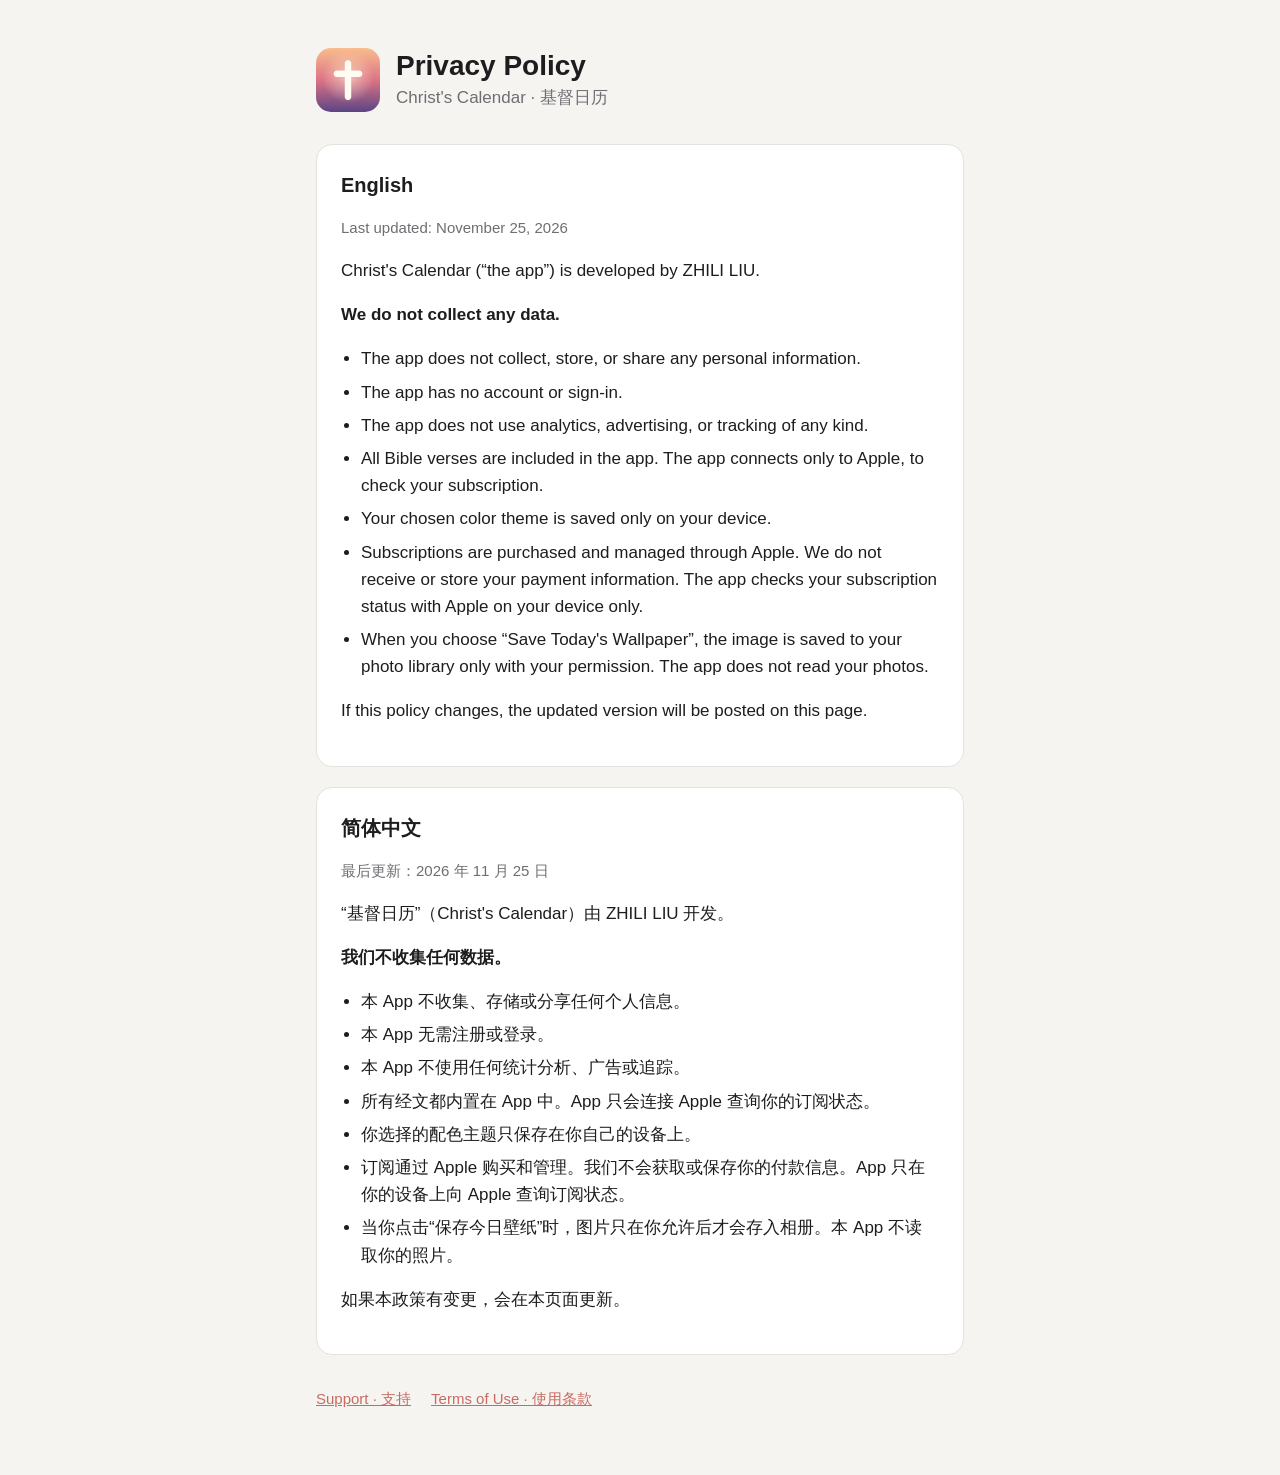
==== privacy.html @ bb314d92 "Add privacy policy and support pages for Christ's Calendar Co-Authored-By: Claude Opus 5.5 <noreply@" ====
<!doctype html>
<html lang="en">
<head>
<meta charset="utf-8">
<meta name="viewport" content="width=device-width, initial-scale=1">
<title>Privacy Policy · Christ's Calendar</title>
<link rel="stylesheet" href="style.css">
</head>
<body>
<main>
  <header>
    <img src="icon.png" alt="">
    <div>
      <h1>Privacy Policy</h1>
      <p>Christ's Calendar · 基督日历</p>
    </div>
  </header>

  <section>
    <h2>English</h2>
    <p class="muted">Last updated: November 25, 2026</p>
    <p>Christ's Calendar (“the app”) is developed by ZHILI LIU.</p>
    <p><strong>We do not collect any data.</strong></p>
    <ul>
      <li>The app does not collect, store, or share any personal information.</li>
      <li>The app has no account or sign-in.</li>
      <li>The app does not use analytics, advertising, or tracking of any kind.</li>
      <li>All Bible verses are included in the app. The app connects only to Apple, to check your subscription.</li>
      <li>Your chosen color theme is saved only on your device.</li>
      <li>Subscriptions are purchased and managed through Apple. We do not receive or store your payment information. The app checks your subscription status with Apple on your device only.</li>
      <li>When you choose “Save Today's Wallpaper”, the image is saved to your photo library only with your permission. The app does not read your photos.</li>
    </ul>
    <p>If this policy changes, the updated version will be posted on this page.</p>
  </section>

  <section lang="zh-Hans">
    <h2>简体中文</h2>
    <p class="muted">最后更新：2026 年 11 月 25 日</p>
    <p>“基督日历”（Christ's Calendar）由 ZHILI LIU 开发。</p>
    <p><strong>我们不收集任何数据。</strong></p>
    <ul>
      <li>本 App 不收集、存储或分享任何个人信息。</li>
      <li>本 App 无需注册或登录。</li>
      <li>本 App 不使用任何统计分析、广告或追踪。</li>
      <li>所有经文都内置在 App 中。App 只会连接 Apple 查询你的订阅状态。</li>
      <li>你选择的配色主题只保存在你自己的设备上。</li>
      <li>订阅通过 Apple 购买和管理。我们不会获取或保存你的付款信息。App 只在你的设备上向 Apple 查询订阅状态。</li>
      <li>当你点击“保存今日壁纸”时，图片只在你允许后才会存入相册。本 App 不读取你的照片。</li>
    </ul>
    <p>如果本政策有变更，会在本页面更新。</p>
  </section>

  <nav>
    <a href="./">Support · 支持</a>
    <a href="https://www.apple.com/legal/internet-services/itunes/dev/stdeula/">Terms of Use · 使用条款</a>
  </nav>
</main>
</body>
</html>
---- style.css ----
:root {
  --bg: #f6f4f1;
  --card: #ffffff;
  --text: #1d1d1f;
  --muted: #6e6e73;
  --accent: #c76b61;
  --line: #e5e1dc;
}
@media (prefers-color-scheme: dark) {
  :root {
    --bg: #111113;
    --card: #1c1c1e;
    --text: #f5f5f7;
    --muted: #a1a1a6;
    --accent: #e08a80;
    --line: #2c2c2e;
  }
}
* { box-sizing: border-box; }
body {
  margin: 0;
  background: var(--bg);
  color: var(--text);
  font: 17px/1.6 -apple-system, BlinkMacSystemFont, "Helvetica Neue", "PingFang SC", sans-serif;
}
main { max-width: 680px; margin: 0 auto; padding: 48px 16px 64px; }
header { display: flex; align-items: center; gap: 16px; margin-bottom: 32px; }
header img { width: 64px; height: 64px; border-radius: 15px; }
header h1 { margin: 0; font-size: 28px; line-height: 1.2; }
header p { margin: 2px 0 0; color: var(--muted); }
section {
  background: var(--card);
  border: 1px solid var(--line);
  border-radius: 16px;
  padding: 24px;
  margin-bottom: 20px;
}
h2 { margin: 0 0 8px; font-size: 20px; }
ul { padding-left: 20px; margin: 8px 0; }
li { margin: 6px 0; }
a { color: var(--accent); }
.muted { color: var(--muted); font-size: 15px; }
nav { display: flex; gap: 20px; margin-top: 32px; font-size: 15px; }
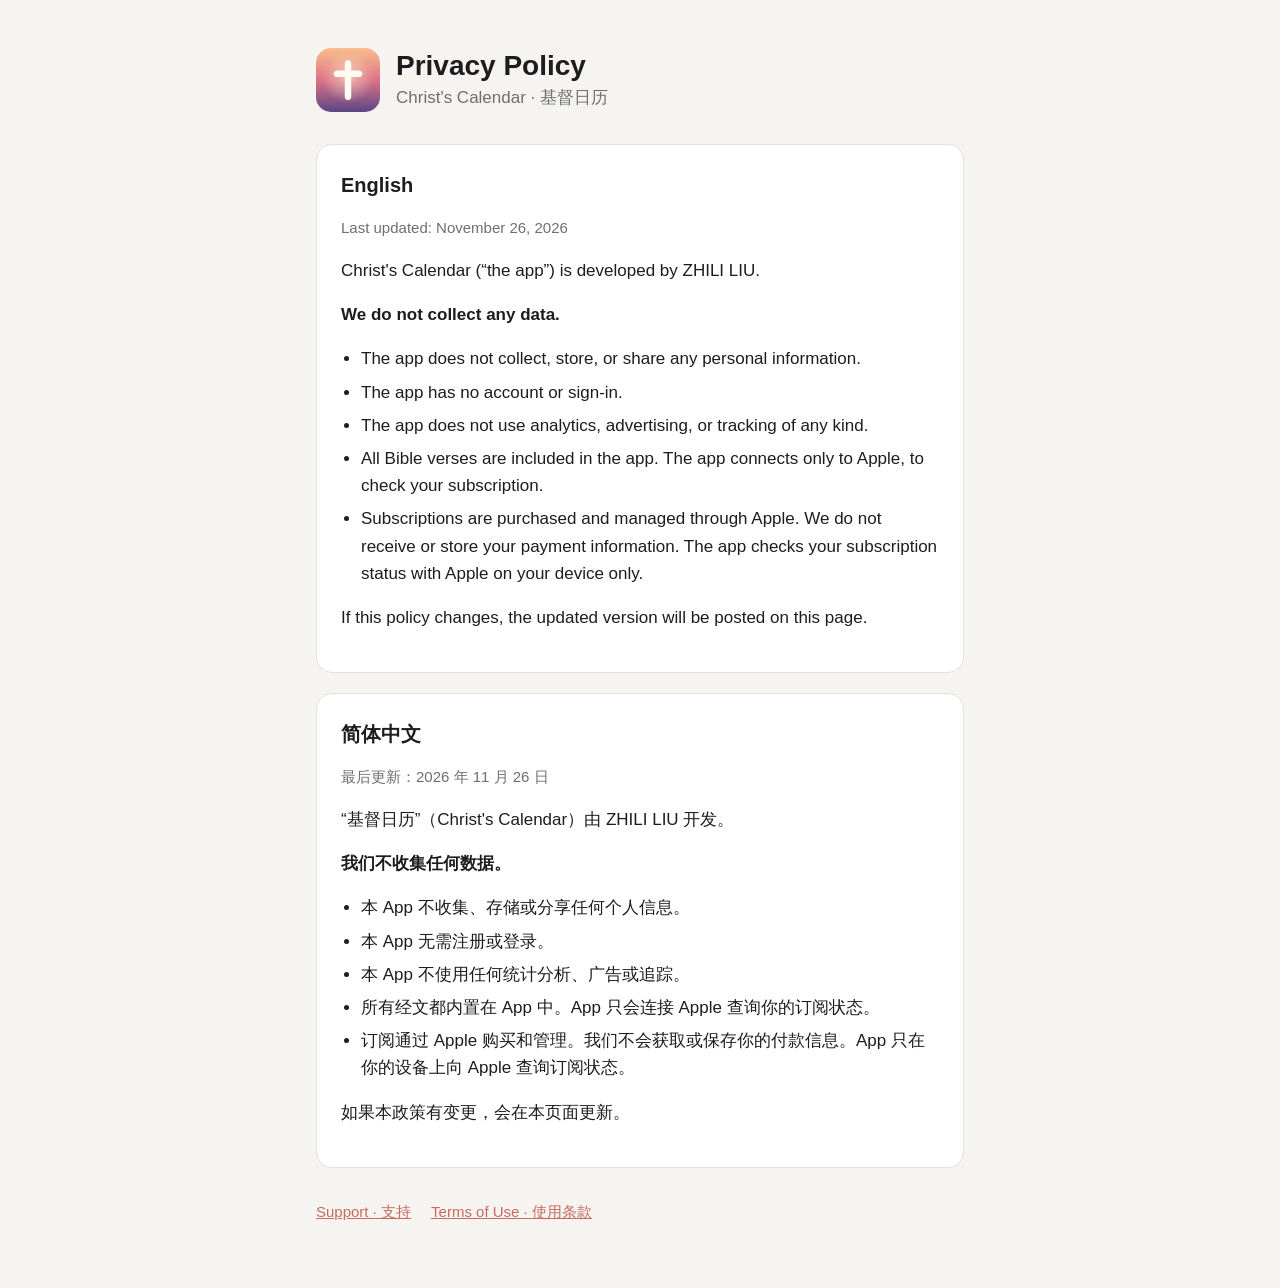
==== commit e6f14a17: "Remove wallpaper feature and update subscription terms The app no longer saves wallpapers or offers " ====
--- a/privacy.html
+++ b/privacy.html
@@ -18,7 +18,7 @@
 
   <section>
     <h2>English</h2>
-    <p class="muted">Last updated: November 25, 2026</p>
+    <p class="muted">Last updated: November 26, 2026</p>
     <p>Christ's Calendar (“the app”) is developed by ZHILI LIU.</p>
     <p><strong>We do not collect any data.</strong></p>
     <ul>
@@ -26,16 +26,14 @@
       <li>The app has no account or sign-in.</li>
       <li>The app does not use analytics, advertising, or tracking of any kind.</li>
       <li>All Bible verses are included in the app. The app connects only to Apple, to check your subscription.</li>
-      <li>Your chosen color theme is saved only on your device.</li>
       <li>Subscriptions are purchased and managed through Apple. We do not receive or store your payment information. The app checks your subscription status with Apple on your device only.</li>
-      <li>When you choose “Save Today's Wallpaper”, the image is saved to your photo library only with your permission. The app does not read your photos.</li>
     </ul>
     <p>If this policy changes, the updated version will be posted on this page.</p>
   </section>
 
   <section lang="zh-Hans">
     <h2>简体中文</h2>
-    <p class="muted">最后更新：2026 年 11 月 25 日</p>
+    <p class="muted">最后更新：2026 年 11 月 26 日</p>
     <p>“基督日历”（Christ's Calendar）由 ZHILI LIU 开发。</p>
     <p><strong>我们不收集任何数据。</strong></p>
     <ul>
@@ -43,9 +41,7 @@
       <li>本 App 无需注册或登录。</li>
       <li>本 App 不使用任何统计分析、广告或追踪。</li>
       <li>所有经文都内置在 App 中。App 只会连接 Apple 查询你的订阅状态。</li>
-      <li>你选择的配色主题只保存在你自己的设备上。</li>
       <li>订阅通过 Apple 购买和管理。我们不会获取或保存你的付款信息。App 只在你的设备上向 Apple 查询订阅状态。</li>
-      <li>当你点击“保存今日壁纸”时，图片只在你允许后才会存入相册。本 App 不读取你的照片。</li>
     </ul>
     <p>如果本政策有变更，会在本页面更新。</p>
   </section>
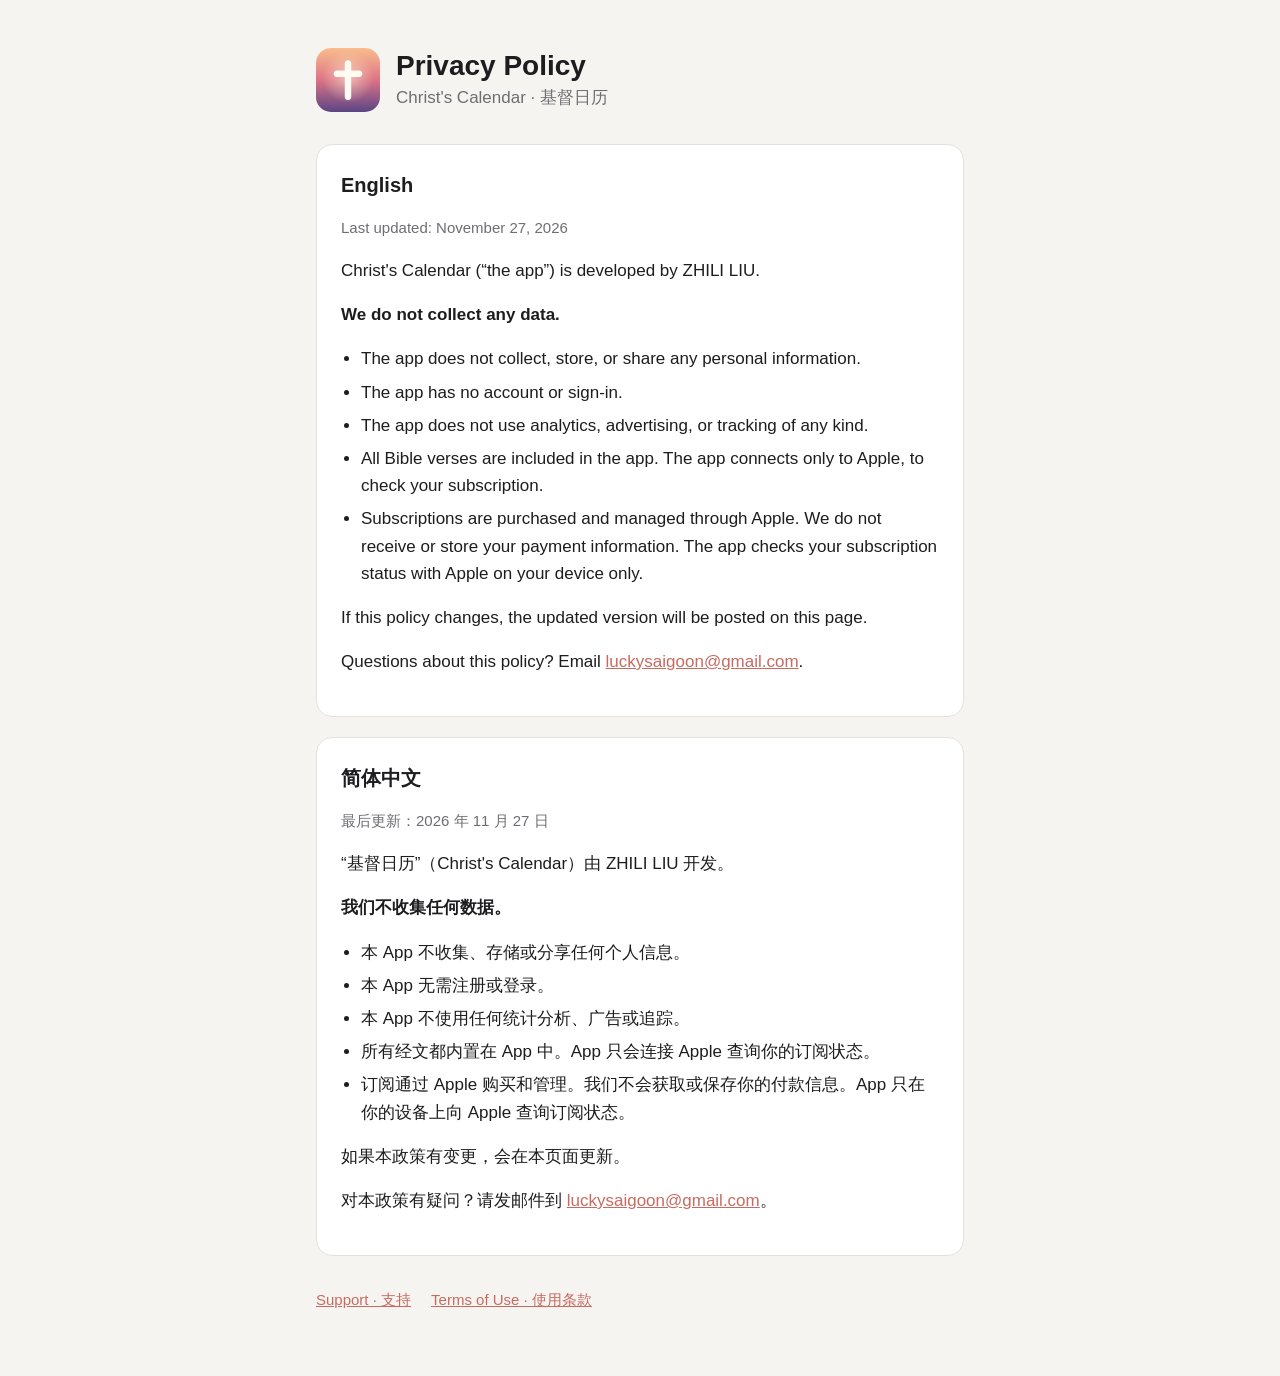
==== commit 3562b303: "Add contact email and more common questions Support page: email contact, when the verse changes, wid" ====
--- a/privacy.html
+++ b/privacy.html
@@ -18,7 +18,7 @@
 
   <section>
     <h2>English</h2>
-    <p class="muted">Last updated: November 26, 2026</p>
+    <p class="muted">Last updated: November 27, 2026</p>
     <p>Christ's Calendar (“the app”) is developed by ZHILI LIU.</p>
     <p><strong>We do not collect any data.</strong></p>
     <ul>
@@ -29,11 +29,12 @@
       <li>Subscriptions are purchased and managed through Apple. We do not receive or store your payment information. The app checks your subscription status with Apple on your device only.</li>
     </ul>
     <p>If this policy changes, the updated version will be posted on this page.</p>
+    <p>Questions about this policy? Email <a href="mailto:luckysaigoon@gmail.com">luckysaigoon@gmail.com</a>.</p>
   </section>
 
   <section lang="zh-Hans">
     <h2>简体中文</h2>
-    <p class="muted">最后更新：2026 年 11 月 26 日</p>
+    <p class="muted">最后更新：2026 年 11 月 27 日</p>
     <p>“基督日历”（Christ's Calendar）由 ZHILI LIU 开发。</p>
     <p><strong>我们不收集任何数据。</strong></p>
     <ul>
@@ -44,6 +45,7 @@
       <li>订阅通过 Apple 购买和管理。我们不会获取或保存你的付款信息。App 只在你的设备上向 Apple 查询订阅状态。</li>
     </ul>
     <p>如果本政策有变更，会在本页面更新。</p>
+    <p>对本政策有疑问？请发邮件到 <a href="mailto:luckysaigoon@gmail.com">luckysaigoon@gmail.com</a>。</p>
   </section>
 
   <nav>
